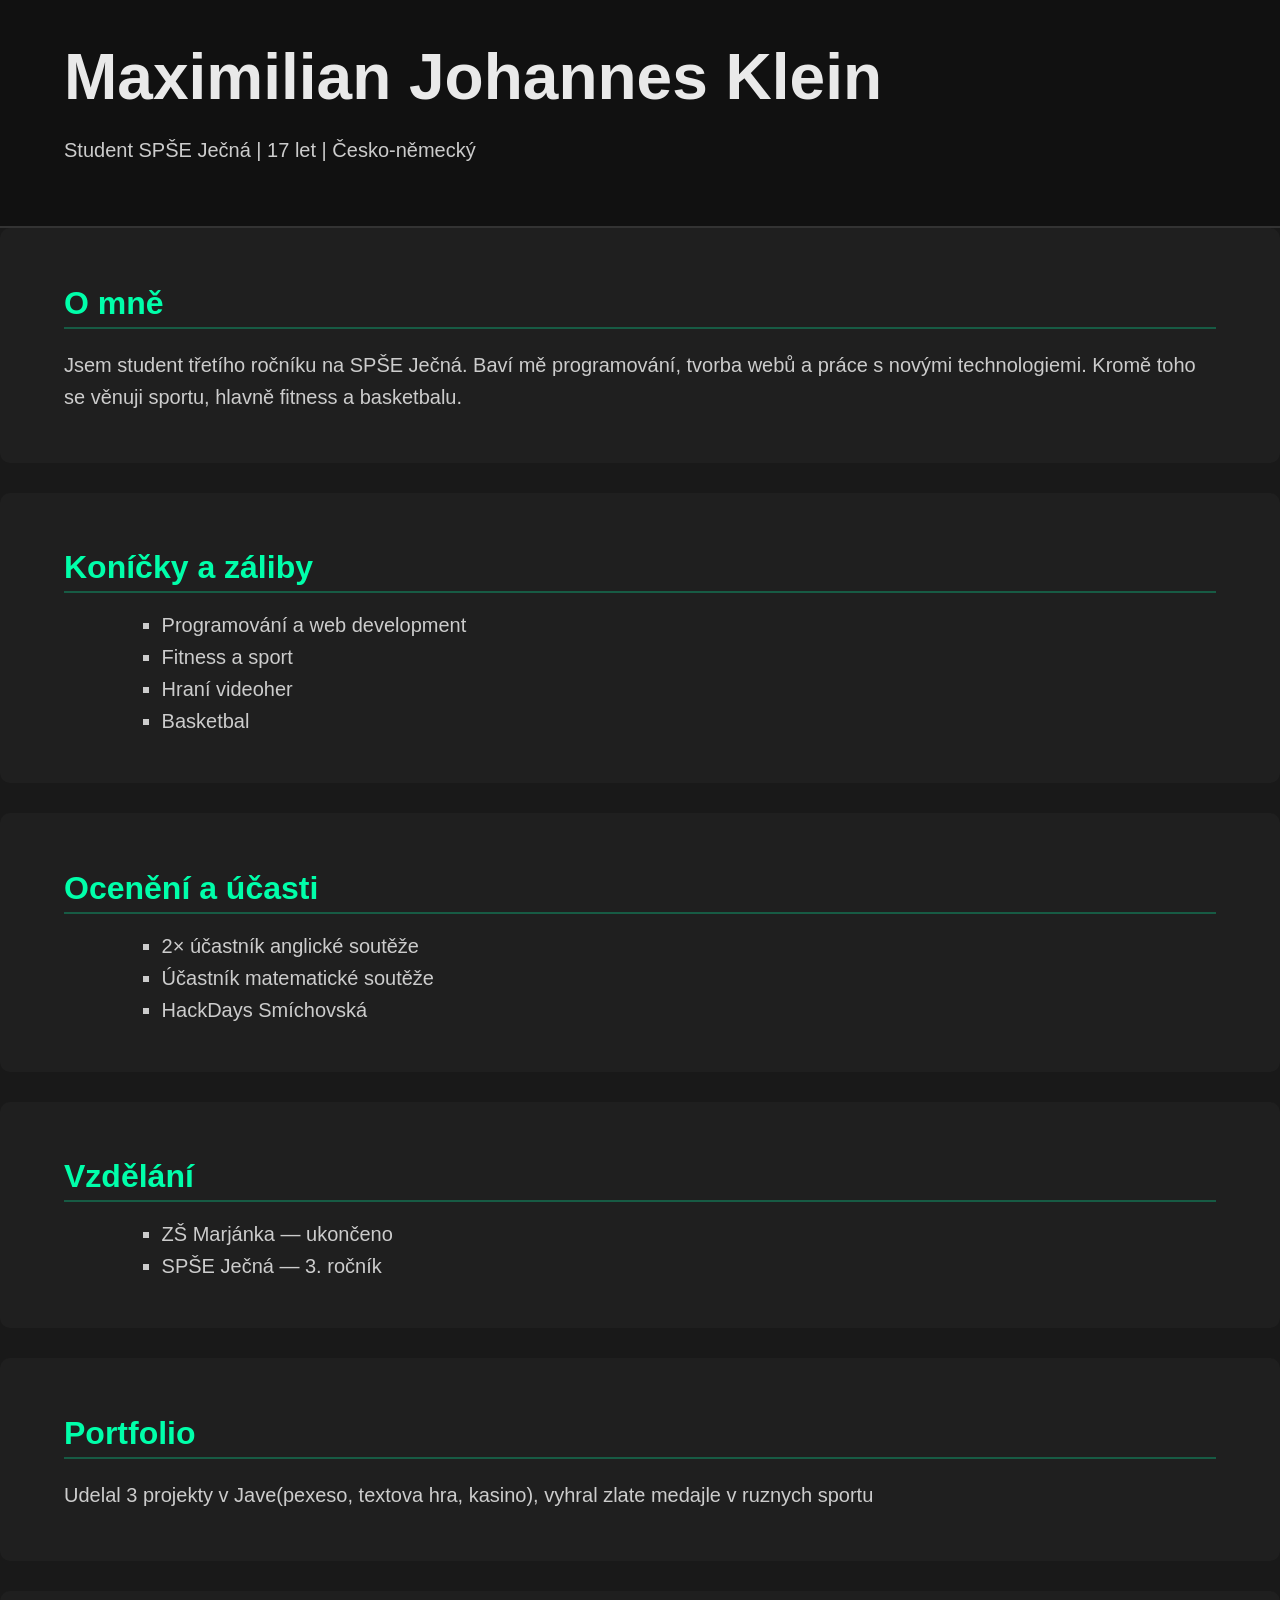
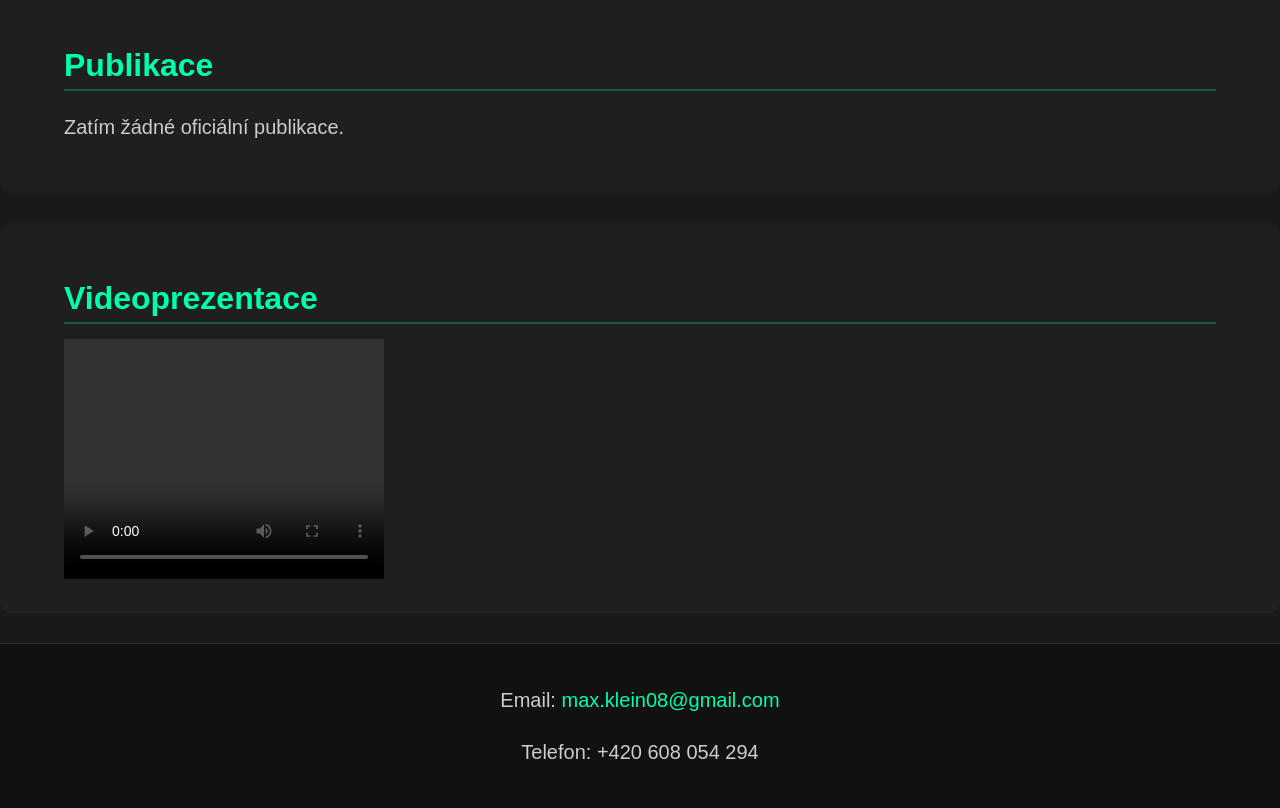
==== index.html @ c422ff64 "Update and rename Prezentace.html to index.html" ====
<!DOCTYPE html>
<html lang="cs">
<head>
  <meta charset="utf-8">
  <meta name="viewport" content="width=device-width, initial-scale=1">
  <title>Maximilian Johannes Klein — Osobní prezentace</title>
  <link rel="stylesheet" href="Prezentace.css">
</head>

<body>
  <header>
    <h1>Maximilian Johannes Klein</h1>
    <p>Student SPŠE Ječná | 17 let | Česko-německý</p>
  </header>

  <main>
    <section id="about">
      <h2>O mně</h2>
      <p>Jsem student třetího ročníku na SPŠE Ječná. Baví mě programování, tvorba webů a práce s novými technologiemi. 
         Kromě toho se věnuji sportu, hlavně fitness a basketbalu.</p>
    </section>

    <section id="hobbies">
      <h2>Koníčky a záliby</h2>
      <ul>
        <li>Programování a web development</li>
        <li>Fitness a sport</li>
        <li>Hraní videoher</li>
        <li>Basketbal</li>
      </ul>
    </section>

    <section id="achievements">
      <h2>Ocenění a účasti</h2>
      <ul>
        <li>2× účastník anglické soutěže</li>
        <li>Účastník matematické soutěže</li>
        <li>HackDays Smíchovská</li>
      </ul>
    </section>

    <section id="education">
      <h2>Vzdělání</h2>
      <ul>
        <li>ZŠ Marjánka — ukončeno</li>
        <li>SPŠE Ječná — 3. ročník</li>
      </ul>
    </section>

    <section id="portfolio">
      <h2>Portfolio</h2>
      <p>Udelal 3 projekty v Jave(pexeso, textova hra, kasino), vyhral zlate medajle v ruznych sportu</p>
    </section>

    <section id="publications">
      <h2>Publikace</h2>
      <p>Zatím žádné oficiální publikace.</p>
    </section>

    <section id="video">
      <h2>Videoprezentace</h2>
      <video width="320" height="240" controls>
        <source src="C:\Users\maxkl\Documents\Škola\WA\25-26\Fotky\MVH video.mp4" type="video/mp4">
        Váš prohlížeč nepodporuje přehrávání videa.
      <p><em>(Zde můžeš vložit odkaz na YouTube nebo soubor, např.:)</em></p>
      <p><a href="#">Můj video profil</a></p>
    </section>
  </main>

  <footer>
    <p>Email: <a href="mailto:max.klein08@gmail.com">max.klein08@gmail.com</a></p>
    <p>Telefon: +420 608 054 294</p>
  </footer>
</body>
</html>
---- Prezentace.css ----
body {
  font-family: 'Arial', sans-serif;
  background-color: #191919;
  color: #e9e9e9;
  margin: 0;
  padding: 0;
}

header {
  background-color: #111;
  padding: 40px 5%;
  border-bottom: 2px solid #333;
}

h1 {
  font-size: 64px;
  margin: 0 0 10px 0;
}

h2 {
  font-size: 32px;
  color: #00ffaa;
  border-bottom: 2px solid #00ffaa44;
  padding-bottom: 5px;
  margin-bottom: 15px;
}

p, li {
  font-size: 20px;
  line-height: 1.6;
  color: #cccccc;
}

ul {
  margin-left: 5%;
  list-style: square;
}

section {
  padding: 30px 5%;
  margin-bottom: 30px;
  background-color: #1f1f1f;
  border-radius: 10px;
}

footer {
  background-color: #111;
  text-align: center;
  padding: 20px;
  color: #888;
  font-size: 14px;
  border-top: 1px solid #333;
}

a {
  color: #00ffaa;
  text-decoration: none;
}

a:hover {
  text-decoration: underline;
}
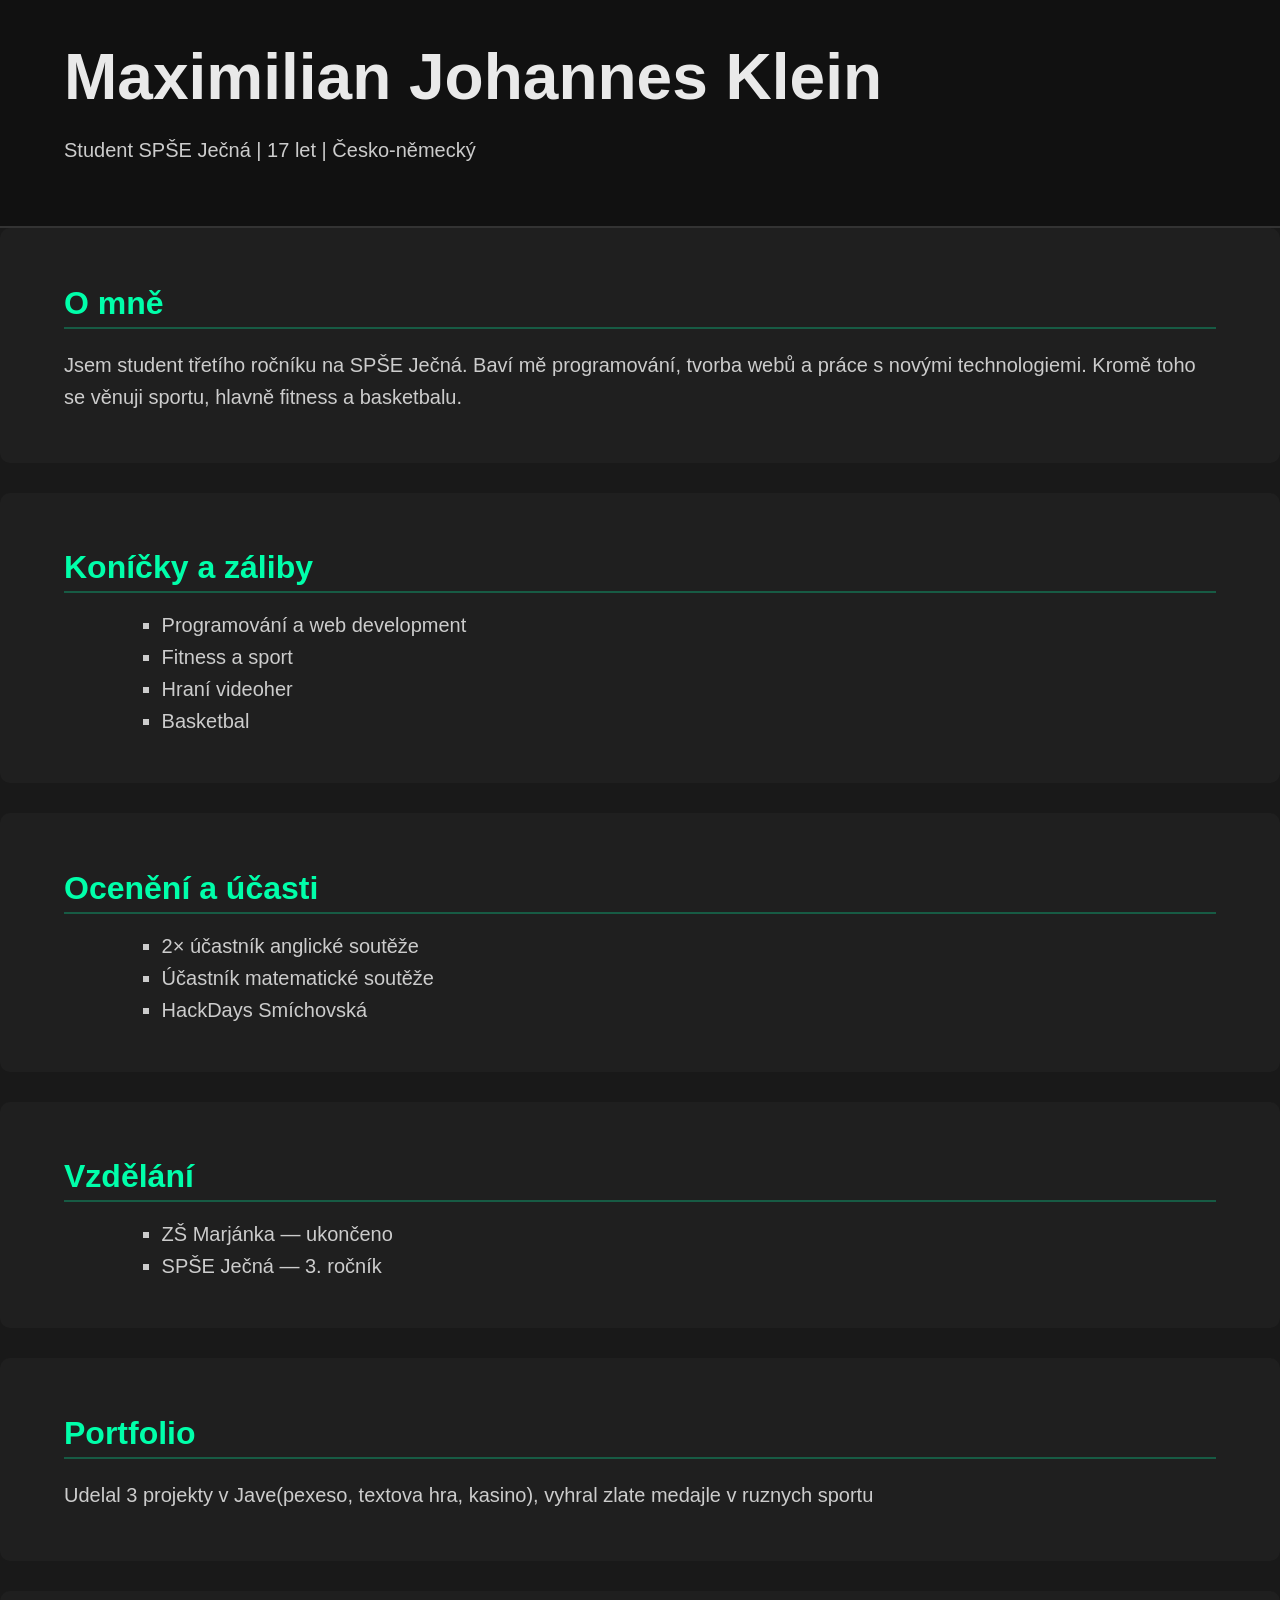
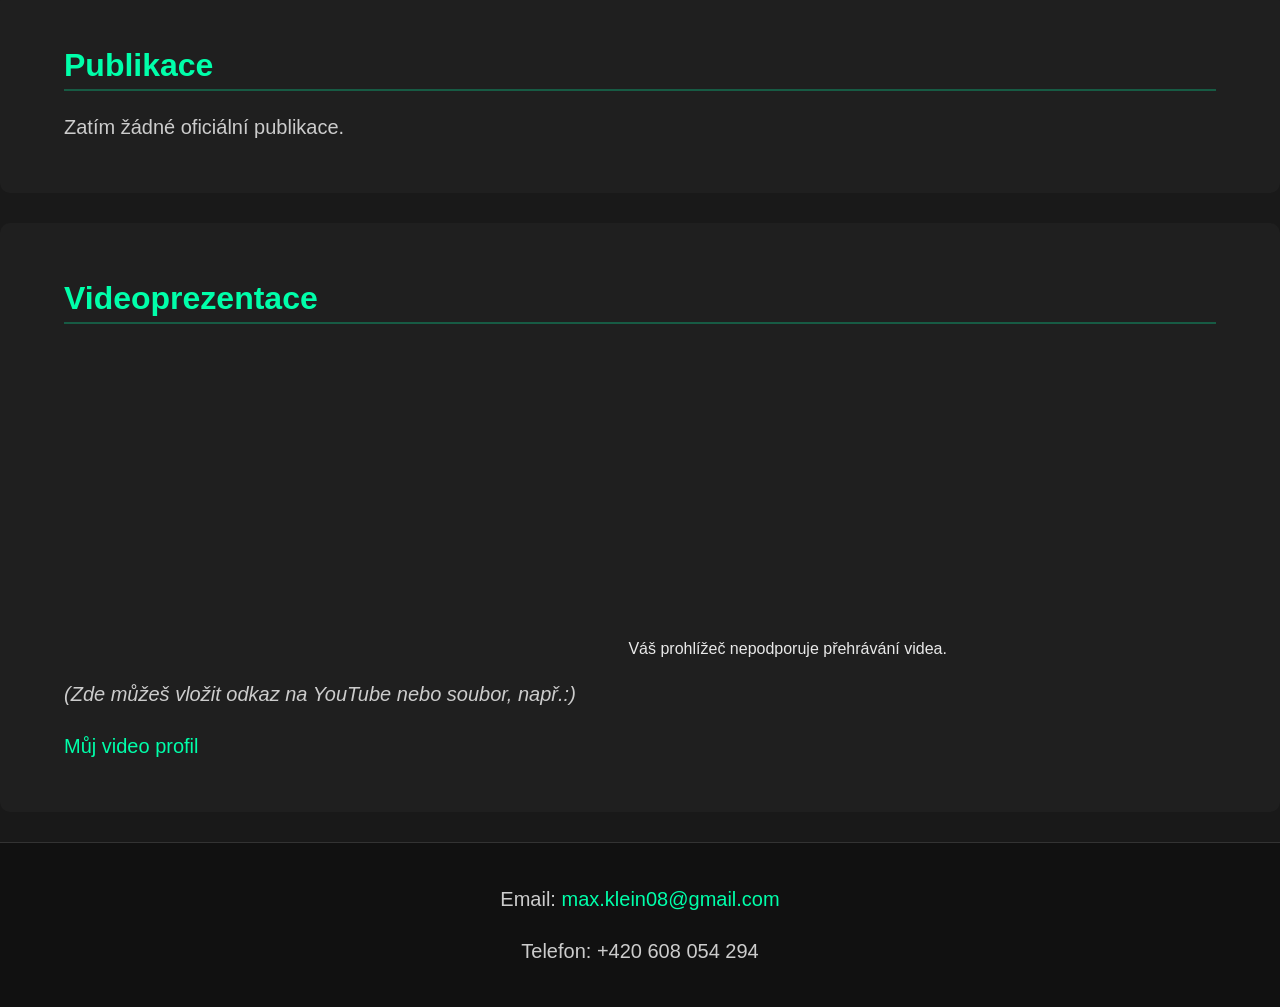
==== commit 113f4afa: "Fix HTML structure and update video presentation" ====
--- a/index.html
+++ b/index.html
@@ -59,8 +59,13 @@
 
     <section id="video">
       <h2>Videoprezentace</h2>
-      <video width="320" height="240" controls>
-        <source src="C:\Users\maxkl\Documents\Škola\WA\25-26\Fotky\MVH video.mp4" type="video/mp4">
+      <iframe width="560" height="315" 
+           src="https://www.youtube.com/embed/ty2WKqCqrpw" 
+           title="Videoprezentace Maximilian Klein"
+           frameborder="0" 
+           allow="accelerometer; autoplay; clipboard-write; encrypted-media; gyroscope; picture-in-picture"
+            allowfullscreen>
+      </iframe>
         Váš prohlížeč nepodporuje přehrávání videa.
       <p><em>(Zde můžeš vložit odkaz na YouTube nebo soubor, např.:)</em></p>
       <p><a href="#">Můj video profil</a></p>
@@ -73,3 +78,5 @@
   </footer>
 </body>
 </html>
+
+
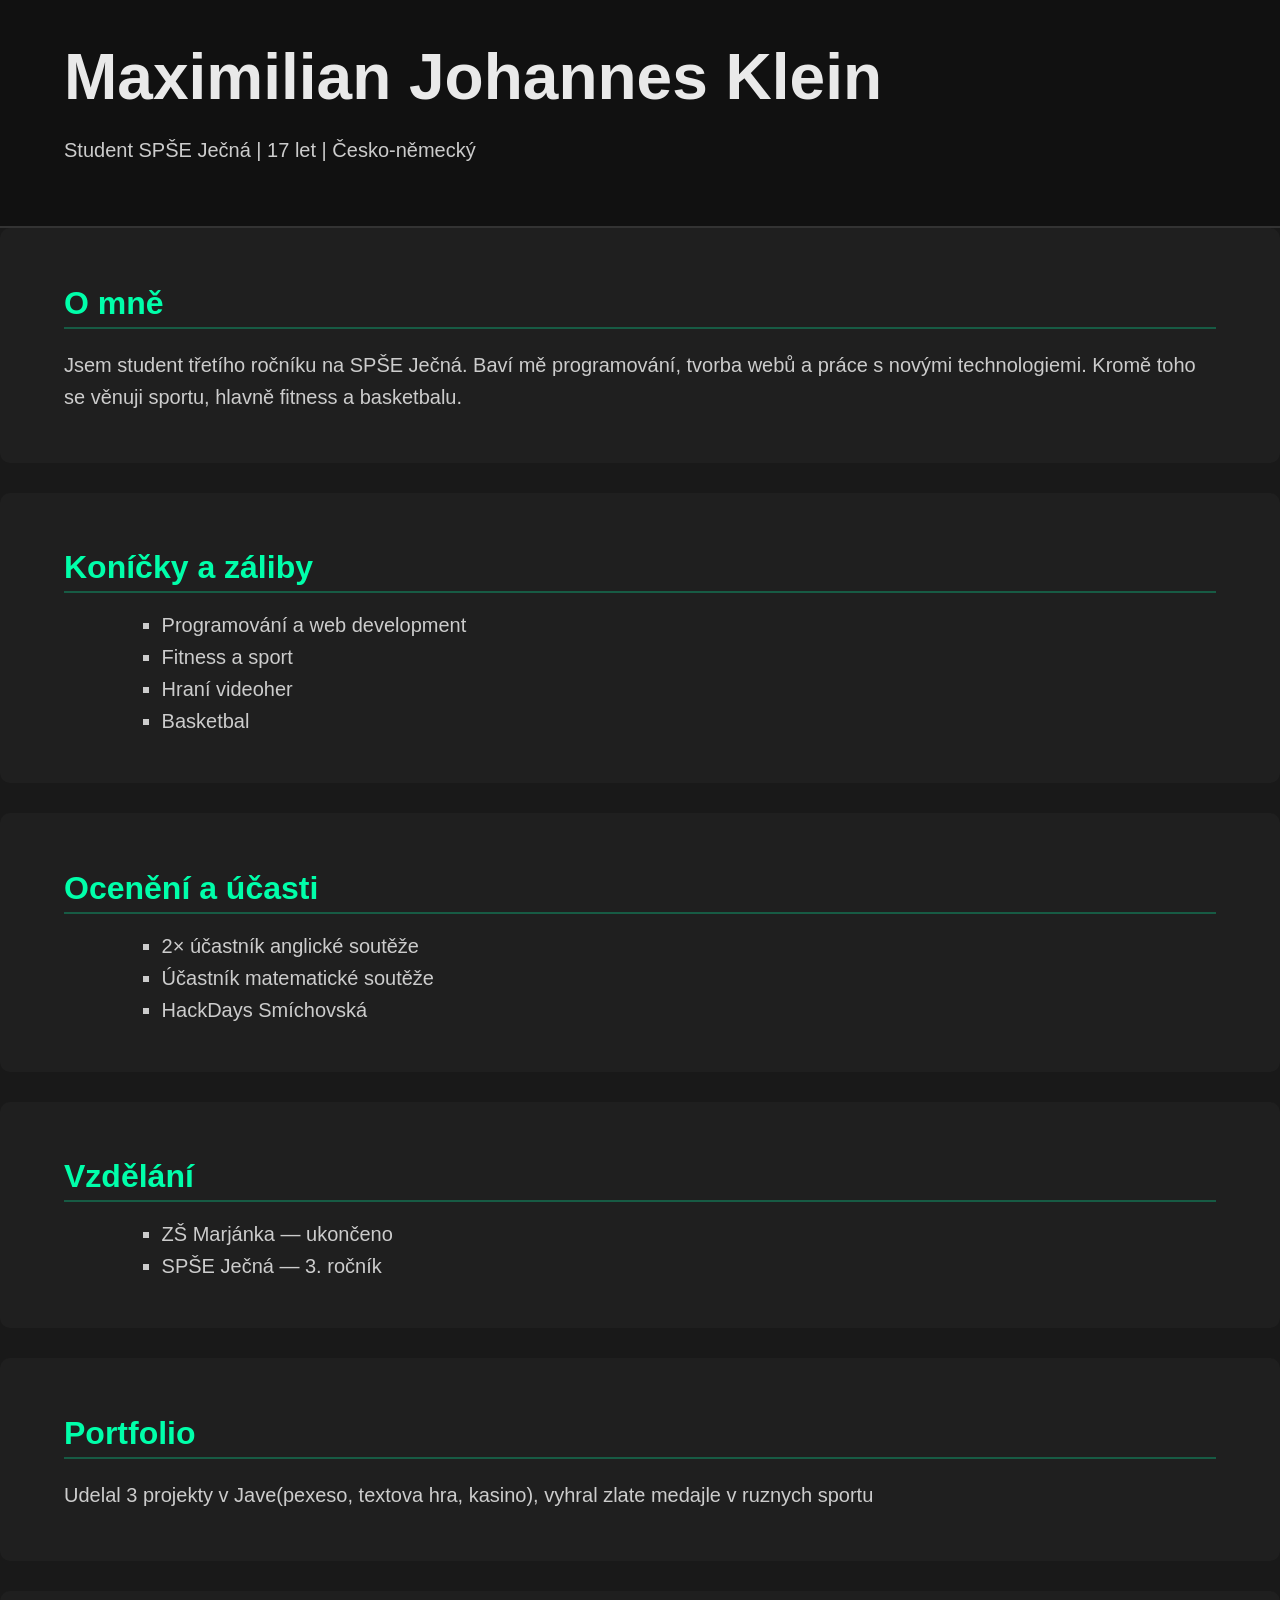
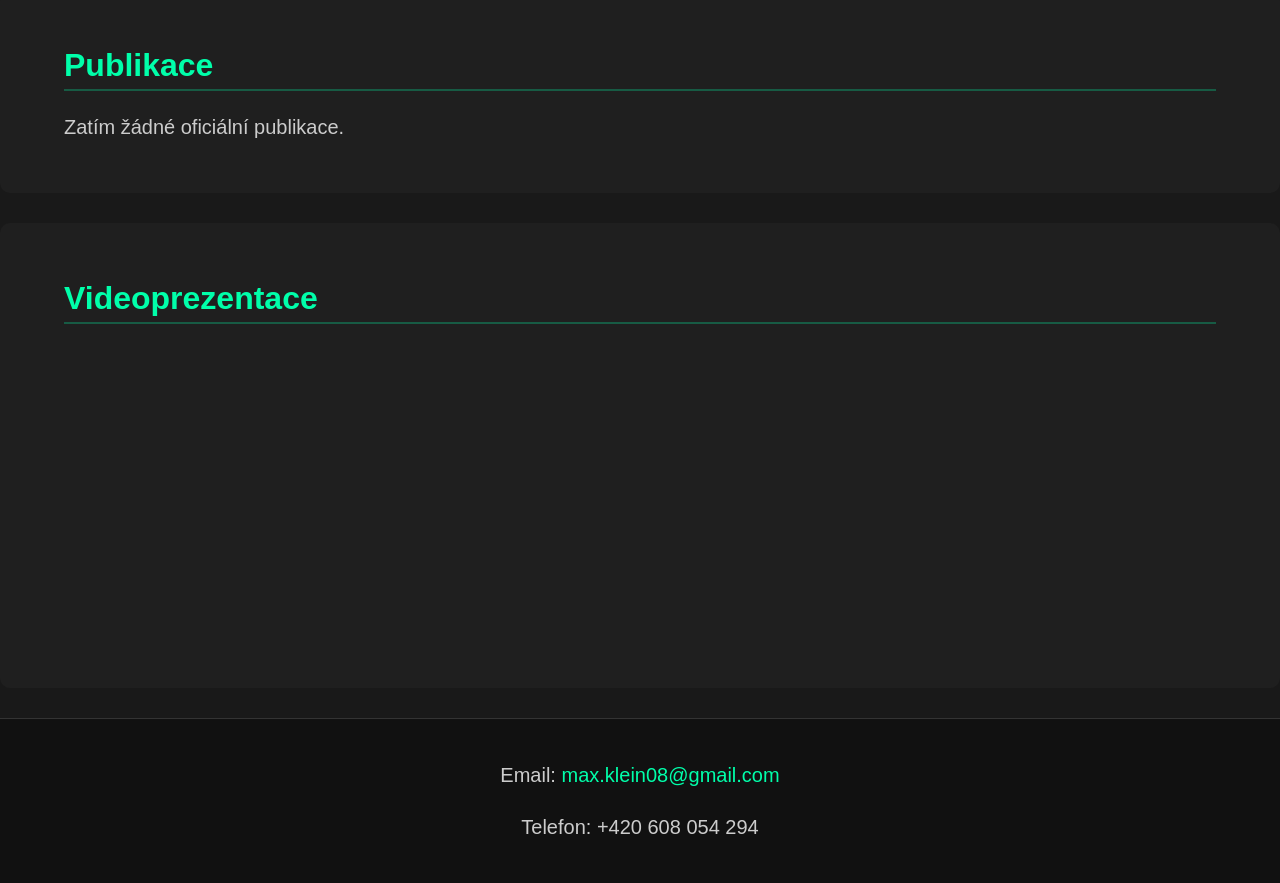
==== commit 2d736910: "Fix HTML formatting and structure" ====
--- a/index.html
+++ b/index.html
@@ -66,9 +66,6 @@
            allow="accelerometer; autoplay; clipboard-write; encrypted-media; gyroscope; picture-in-picture"
             allowfullscreen>
       </iframe>
-        Váš prohlížeč nepodporuje přehrávání videa.
-      <p><em>(Zde můžeš vložit odkaz na YouTube nebo soubor, např.:)</em></p>
-      <p><a href="#">Můj video profil</a></p>
     </section>
   </main>
 
@@ -80,3 +77,4 @@
 </html>
 
 
+
